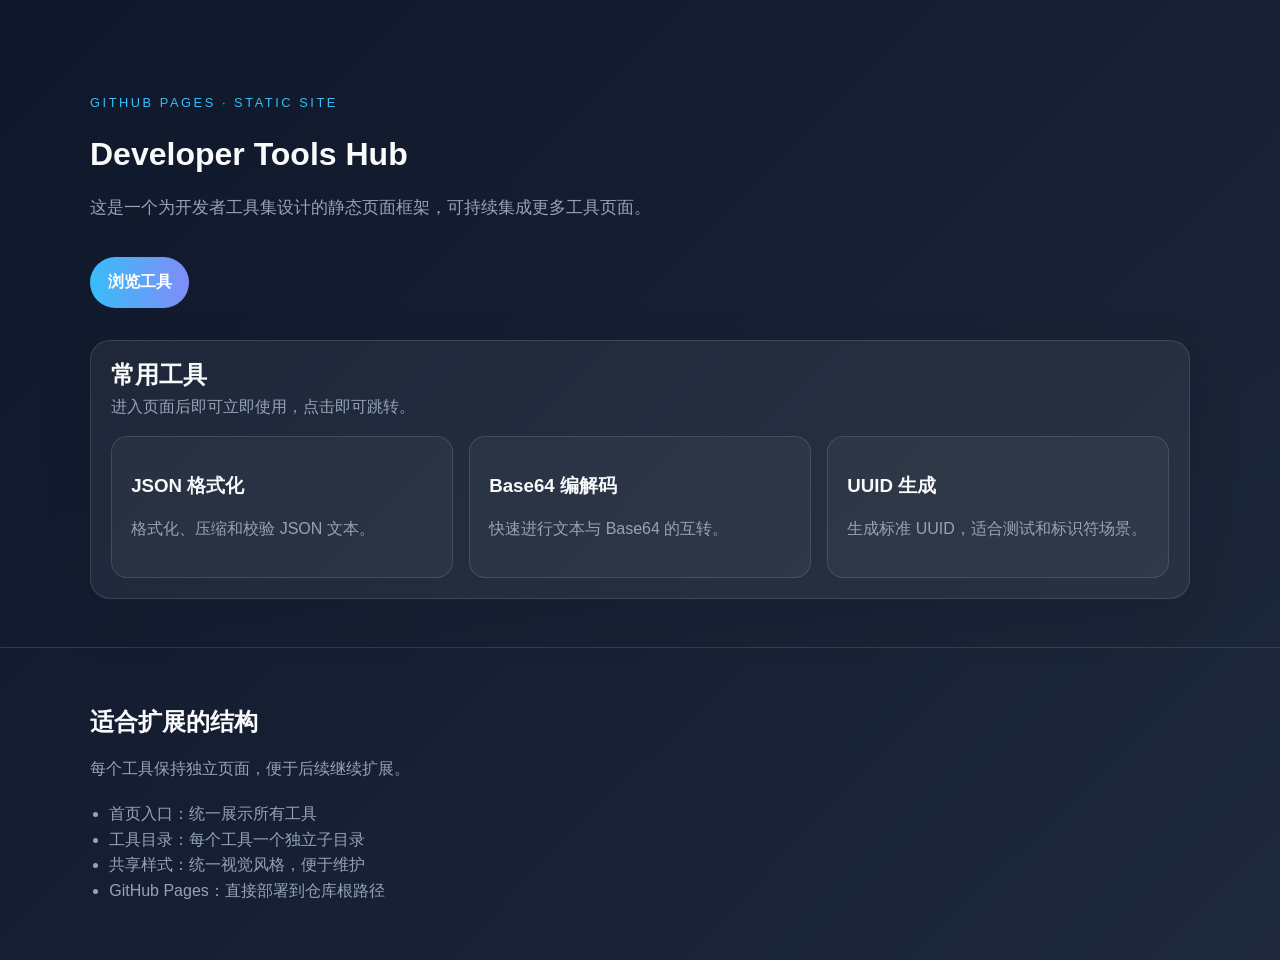
==== index.html @ 8b4531e1 "init dev tools" ====
<!DOCTYPE html>
<html lang="zh-CN">
  <head>
    <meta charset="UTF-8" />
    <meta name="viewport" content="width=device-width, initial-scale=1.0" />
    <title>Developer Tools Hub</title>
    <meta
      name="description"
      content="一个适合部署到 GitHub Pages 的开发者工具集静态页面入口"
    />
    <link rel="stylesheet" href="./styles.css" />
  </head>
  <body>
    <header class="hero">
      <div class="container">
        <p class="eyebrow">GitHub Pages · Static Site</p>
        <h1>Developer Tools Hub</h1>
        <p class="lead">
          这是一个为开发者工具集设计的静态页面框架，可持续集成更多工具页面。
        </p>

        <div class="hero-actions">
          <a class="button primary" href="#tools">浏览工具</a>
        </div>

        <section id="tools" class="quick-tools-panel" aria-label="常用工具入口">
          <div class="quick-tools-header">
            <h2>常用工具</h2>
            <p>进入页面后即可立即使用，点击即可跳转。</p>
          </div>

          <div class="card-grid quick-grid">
            <a class="card featured-card" href="./tools/json-formatter/">
              <h3>JSON 格式化</h3>
              <p>格式化、压缩和校验 JSON 文本。</p>
            </a>

            <a class="card featured-card" href="./tools/base64/">
              <h3>Base64 编解码</h3>
              <p>快速进行文本与 Base64 的互转。</p>
            </a>

            <a class="card featured-card" href="./tools/uuid/">
              <h3>UUID 生成</h3>
              <p>生成标准 UUID，适合测试和标识符场景。</p>
            </a>
          </div>
        </section>
      </div>
    </header>

    <main class="container">

      <section class="section">
        <div class="section-heading">
          <h2>适合扩展的结构</h2>
          <p>每个工具保持独立页面，便于后续继续扩展。</p>
        </div>
        <ul class="list">
          <li>首页入口：统一展示所有工具</li>
          <li>工具目录：每个工具一个独立子目录</li>
          <li>共享样式：统一视觉风格，便于维护</li>
          <li>GitHub Pages：直接部署到仓库根路径</li>
        </ul>
      </section>
    </main>
  </body>
</html>
---- styles.css ----
:root {
  color-scheme: light;
  --bg: #0f172a;
  --surface: #111827;
  --surface-2: #1f2937;
  --text: #f9fafb;
  --muted: #94a3b8;
  --accent: #38bdf8;
  --accent-2: #818cf8;
  --border: rgba(255, 255, 255, 0.12);
}

* {
  box-sizing: border-box;
}

body {
  margin: 0;
  font-family: Inter, -apple-system, BlinkMacSystemFont, "Segoe UI", sans-serif;
  background: linear-gradient(135deg, var(--bg), #1e293b);
  color: var(--text);
  line-height: 1.6;
}

.container {
  width: min(1100px, calc(100% - 2rem));
  margin: 0 auto;
}

.hero {
  padding: 5rem 0 3rem;
  border-bottom: 1px solid var(--border);
}

.eyebrow {
  text-transform: uppercase;
  letter-spacing: 0.2em;
  color: var(--accent);
  font-size: 0.8rem;
  margin-bottom: 0.7rem;
}

h1,
h2,
h3 {
  line-height: 1.2;
}

.lead {
  font-size: 1.05rem;
  color: var(--muted);
  max-width: 680px;
}

.button {
  display: inline-block;
  margin-top: 1rem;
  padding: 0.8rem 1.1rem;
  border-radius: 999px;
  text-decoration: none;
  font-weight: 600;
}

.button.primary {
  background: linear-gradient(90deg, var(--accent), var(--accent-2));
  color: #fff;
}

.hero-actions {
  margin-top: 1.2rem;
}

.quick-tools-panel {
  margin-top: 2rem;
  padding: 1.25rem;
  border: 1px solid var(--border);
  border-radius: 20px;
  background: rgba(255, 255, 255, 0.06);
  box-shadow: 0 18px 45px rgba(15, 23, 42, 0.25);
}

.quick-tools-header {
  margin-bottom: 1rem;
}

.quick-tools-header h2 {
  margin: 0 0 0.3rem;
}

.quick-tools-header p {
  margin: 0;
  color: var(--muted);
}

.quick-grid {
  grid-template-columns: repeat(auto-fit, minmax(220px, 1fr));
}

.featured-card {
  border-color: rgba(56, 189, 248, 0.4);
  background: linear-gradient(135deg, rgba(56, 189, 248, 0.16), rgba(129, 140, 248, 0.12));
}

.section {
  padding: 2.5rem 0;
}

.section-heading {
  margin-bottom: 1.2rem;
}

.section-heading p {
  color: var(--muted);
}

.card-grid {
  display: grid;
  grid-template-columns: repeat(auto-fit, minmax(220px, 1fr));
  gap: 1rem;
}

.card {
  display: block;
  padding: 1.2rem;
  border: 1px solid var(--border);
  border-radius: 16px;
  text-decoration: none;
  color: var(--text);
  background: rgba(255, 255, 255, 0.04);
  transition: transform 0.2s ease, border-color 0.2s ease;
}

.card:hover {
  transform: translateY(-2px);
  border-color: var(--accent);
}

.card p {
  color: var(--muted);
}

.list {
  color: var(--muted);
  padding-left: 1.2rem;
}

.tool-shell {
  max-width: 900px;
  margin: 2rem auto;
  padding: 1.5rem;
  border: 1px solid var(--border);
  border-radius: 18px;
  background: rgba(255, 255, 255, 0.04);
}

.tool-shell h1 {
  margin-top: 0;
}

textarea,
input,
button {
  font: inherit;
}

textarea {
  width: 100%;
  min-height: 180px;
  padding: 0.9rem;
  border-radius: 12px;
  border: 1px solid var(--border);
  background: var(--surface-2);
  color: var(--text);
  resize: vertical;
}

.toolbar {
  display: flex;
  flex-wrap: wrap;
  gap: 0.75rem;
  margin: 1rem 0;
}

button {
  border: 0;
  border-radius: 999px;
  padding: 0.75rem 1rem;
  cursor: pointer;
  background: linear-gradient(90deg, var(--accent), var(--accent-2));
  color: white;
}

.result {
  margin-top: 1rem;
  padding: 0.9rem;
  border-radius: 12px;
  background: var(--surface-2);
  white-space: pre-wrap;
  word-break: break-word;
}

.back-link {
  display: inline-block;
  margin-bottom: 1rem;
  color: var(--accent);
  text-decoration: none;
}
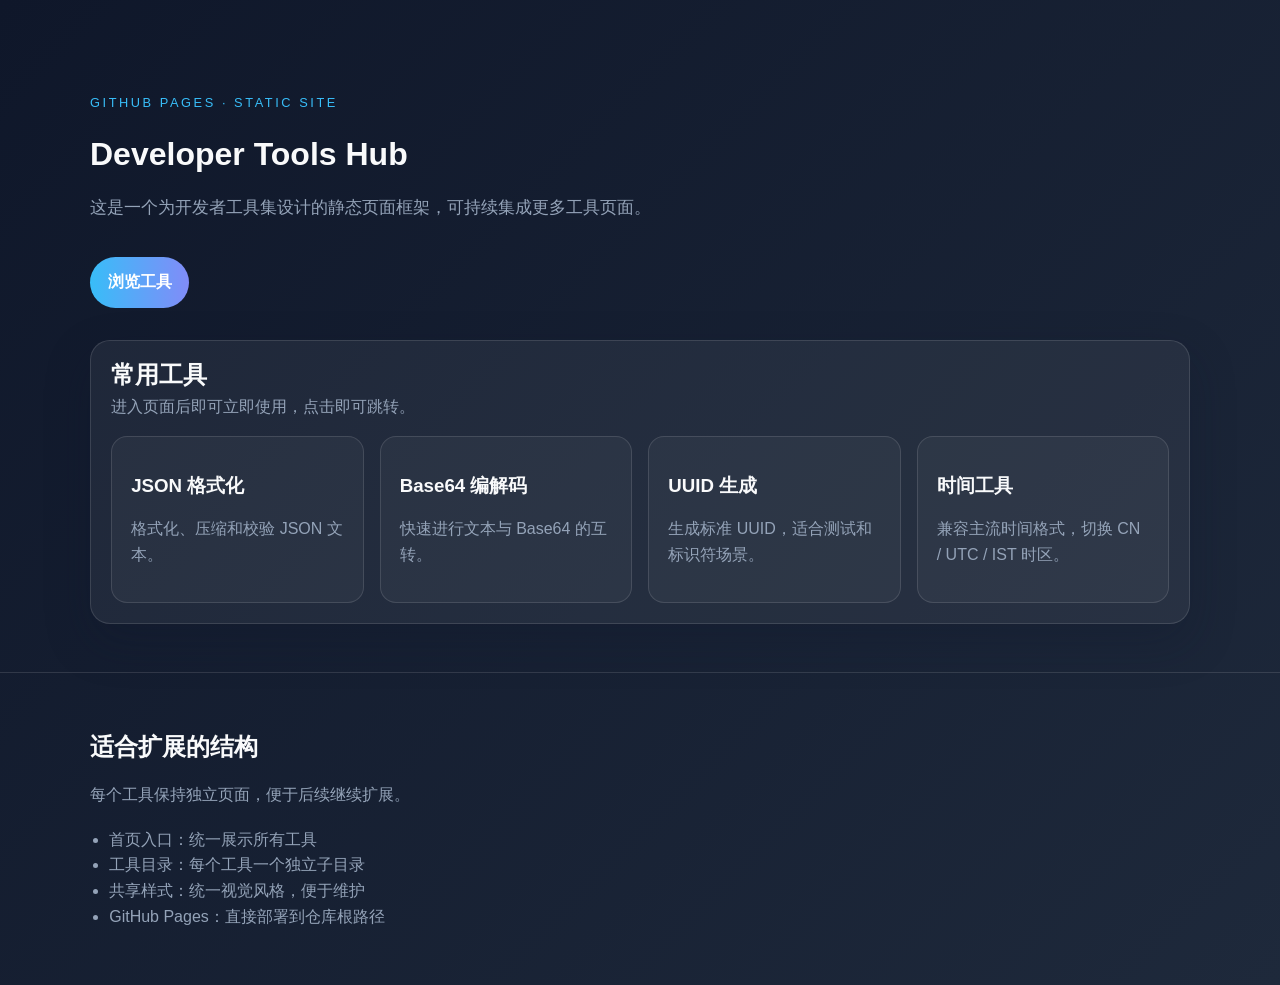
==== commit cf2bef98: "time tools update" ====
--- a/index.html
+++ b/index.html
@@ -44,6 +44,11 @@
               <h3>UUID 生成</h3>
               <p>生成标准 UUID，适合测试和标识符场景。</p>
             </a>
+
+            <a class="card featured-card" href="./tools/time-converter/">
+              <h3>时间工具</h3>
+              <p>兼容主流时间格式，切换 CN / UTC / IST 时区。</p>
+            </a>
           </div>
         </section>
       </div>
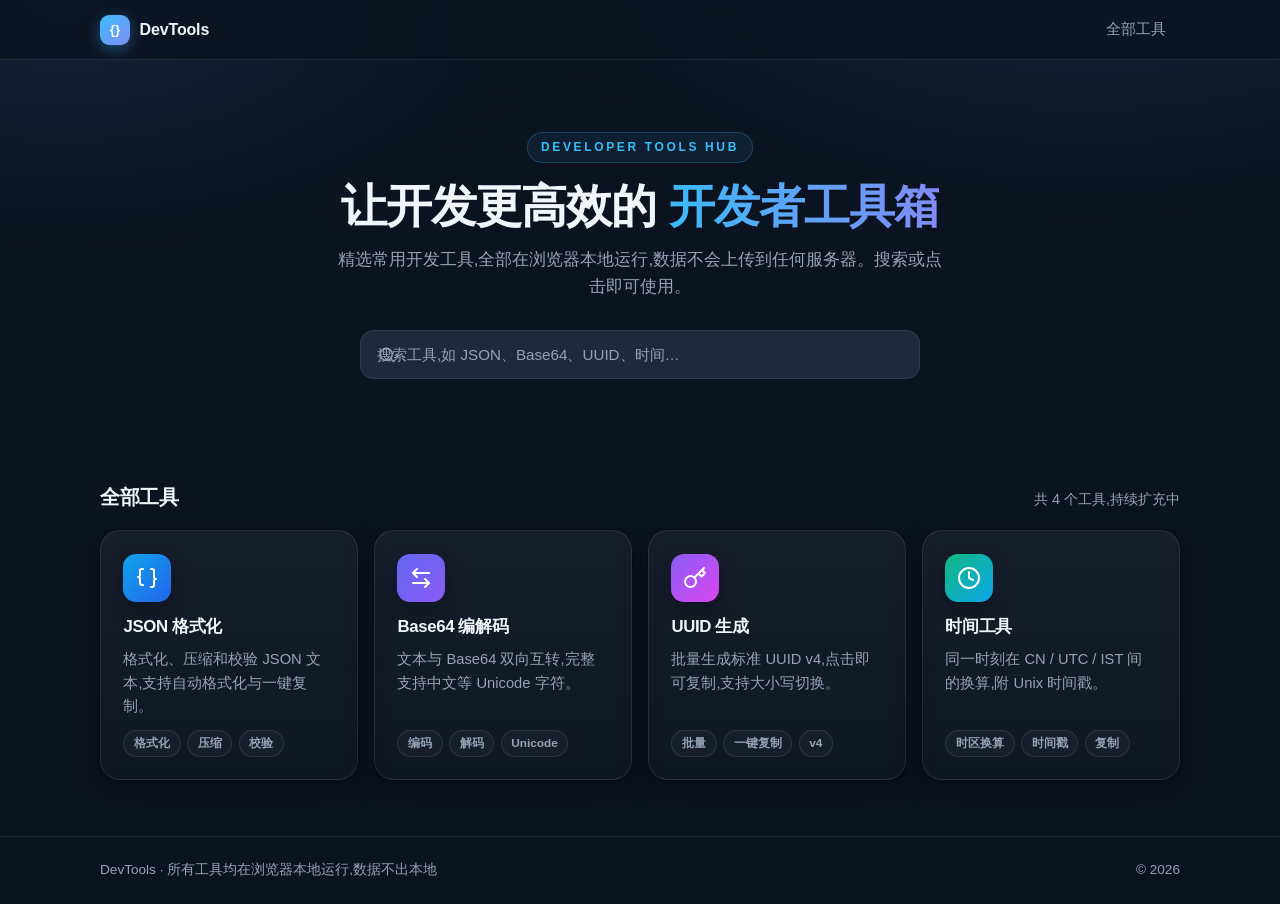
==== commit 7c70ee7b: "使用codex优化页面" ====
--- a/index.html
+++ b/index.html
@@ -3,71 +3,238 @@
   <head>
     <meta charset="UTF-8" />
     <meta name="viewport" content="width=device-width, initial-scale=1.0" />
-    <title>Developer Tools Hub</title>
+    <title>DevTools · 开发者工具箱</title>
     <meta
       name="description"
-      content="一个适合部署到 GitHub Pages 的开发者工具集静态页面入口"
+      content="精选常用开发者工具:JSON 格式化、Base64 编解码、UUID 生成、时间换算。纯本地运行,数据不出浏览器。"
     />
     <link rel="stylesheet" href="./styles.css" />
   </head>
   <body>
-    <header class="hero">
-      <div class="container">
-        <p class="eyebrow">GitHub Pages · Static Site</p>
-        <h1>Developer Tools Hub</h1>
-        <p class="lead">
-          这是一个为开发者工具集设计的静态页面框架，可持续集成更多工具页面。
-        </p>
-
-        <div class="hero-actions">
-          <a class="button primary" href="#tools">浏览工具</a>
-        </div>
-
-        <section id="tools" class="quick-tools-panel" aria-label="常用工具入口">
-          <div class="quick-tools-header">
-            <h2>常用工具</h2>
-            <p>进入页面后即可立即使用，点击即可跳转。</p>
-          </div>
-
-          <div class="card-grid quick-grid">
-            <a class="card featured-card" href="./tools/json-formatter/">
-              <h3>JSON 格式化</h3>
-              <p>格式化、压缩和校验 JSON 文本。</p>
-            </a>
-
-            <a class="card featured-card" href="./tools/base64/">
-              <h3>Base64 编解码</h3>
-              <p>快速进行文本与 Base64 的互转。</p>
-            </a>
-
-            <a class="card featured-card" href="./tools/uuid/">
-              <h3>UUID 生成</h3>
-              <p>生成标准 UUID，适合测试和标识符场景。</p>
-            </a>
-
-            <a class="card featured-card" href="./tools/time-converter/">
-              <h3>时间工具</h3>
-              <p>兼容主流时间格式，切换 CN / UTC / IST 时区。</p>
-            </a>
-          </div>
-        </section>
+    <header class="nav">
+      <div class="container nav-inner">
+        <a class="nav-brand" href="./">
+          <span class="nav-logo">{}</span>
+          <span>DevTools</span>
+        </a>
+        <a class="nav-link" href="#tools">全部工具</a>
       </div>
     </header>
 
+    <section class="hero">
+      <div class="container">
+        <p class="eyebrow">Developer Tools Hub</p>
+        <h1>让开发更高效的<span class="grad"> 开发者工具箱</span></h1>
+        <p class="lead">
+          精选常用开发工具,全部在浏览器本地运行,数据不会上传到任何服务器。搜索或点击即可使用。
+        </p>
+
+        <div class="search-wrap">
+          <svg
+            class="search-icon"
+            viewBox="0 0 24 24"
+            fill="none"
+            stroke="currentColor"
+            stroke-width="2"
+            stroke-linecap="round"
+            stroke-linejoin="round"
+            aria-hidden="true"
+          >
+            <circle cx="11" cy="11" r="8"></circle>
+            <path d="m21 21-4.3-4.3"></path>
+          </svg>
+          <input
+            id="toolSearch"
+            type="search"
+            placeholder="搜索工具,如 JSON、Base64、UUID、时间…"
+            autocomplete="off"
+            aria-label="搜索工具"
+          />
+        </div>
+        <p class="result-count" id="resultCount" aria-live="polite"></p>
+      </div>
+    </section>
+
     <main class="container">
-
-      <section class="section">
+      <section id="tools" class="tools-section">
         <div class="section-heading">
-          <h2>适合扩展的结构</h2>
-          <p>每个工具保持独立页面，便于后续继续扩展。</p>
-        </div>
-        <ul class="list">
-          <li>首页入口：统一展示所有工具</li>
-          <li>工具目录：每个工具一个独立子目录</li>
-          <li>共享样式：统一视觉风格，便于维护</li>
-          <li>GitHub Pages：直接部署到仓库根路径</li>
-        </ul>
+          <h2>全部工具</h2>
+          <p>共 <span id="toolTotal">4</span> 个工具,持续扩充中</p>
+        </div>
+
+        <div class="tool-grid" id="toolGrid">
+          <a
+            class="tool-card"
+            href="./tools/json-formatter/"
+            data-keywords="json 格式化 压缩 校验 美化 文本"
+          >
+            <span class="icon-tile tile-json" aria-hidden="true">
+              <svg
+                viewBox="0 0 24 24"
+                fill="none"
+                stroke="currentColor"
+                stroke-width="2"
+                stroke-linecap="round"
+                stroke-linejoin="round"
+              >
+                <path d="M8 3H7a2 2 0 0 0-2 2v4a2 2 0 0 1-2 2 2 2 0 0 1 2 2v4a2 2 0 0 0 2 2h1"></path>
+                <path d="M16 21h1a2 2 0 0 0 2-2v-4a2 2 0 0 1 2-2 2 2 0 0 1-2-2V5a2 2 0 0 0-2-2h-1"></path>
+              </svg>
+            </span>
+            <h3>JSON 格式化 <span class="arrow">→</span></h3>
+            <p>格式化、压缩和校验 JSON 文本,支持自动格式化与一键复制。</p>
+            <div class="card-meta">
+              <span>格式化</span>
+              <span>压缩</span>
+              <span>校验</span>
+            </div>
+          </a>
+
+          <a
+            class="tool-card"
+            href="./tools/base64/"
+            data-keywords="base64 编码 解码 加密 文本 转换"
+          >
+            <span class="icon-tile tile-base64" aria-hidden="true">
+              <svg
+                viewBox="0 0 24 24"
+                fill="none"
+                stroke="currentColor"
+                stroke-width="2"
+                stroke-linecap="round"
+                stroke-linejoin="round"
+              >
+                <path d="M8 3 4 7l4 4"></path>
+                <path d="M4 7h16"></path>
+                <path d="m16 21 4-4-4-4"></path>
+                <path d="M20 17H4"></path>
+              </svg>
+            </span>
+            <h3>Base64 编解码 <span class="arrow">→</span></h3>
+            <p>文本与 Base64 双向互转,完整支持中文等 Unicode 字符。</p>
+            <div class="card-meta">
+              <span>编码</span>
+              <span>解码</span>
+              <span>Unicode</span>
+            </div>
+          </a>
+
+          <a
+            class="tool-card"
+            href="./tools/uuid/"
+            data-keywords="uuid guid 生成 随机 id 标识符 v4"
+          >
+            <span class="icon-tile tile-uuid" aria-hidden="true">
+              <svg
+                viewBox="0 0 24 24"
+                fill="none"
+                stroke="currentColor"
+                stroke-width="2"
+                stroke-linecap="round"
+                stroke-linejoin="round"
+              >
+                <path d="m21 2-2 2m-7.61 7.61a5.5 5.5 0 1 1-7.778 7.778 5.5 5.5 0 0 1 7.777-7.777zm0 0L15.5 7.5m0 0 3 3L22 7l-3-3m-3.5 3.5L19 4"></path>
+              </svg>
+            </span>
+            <h3>UUID 生成 <span class="arrow">→</span></h3>
+            <p>批量生成标准 UUID v4,点击即可复制,支持大小写切换。</p>
+            <div class="card-meta">
+              <span>批量</span>
+              <span>一键复制</span>
+              <span>v4</span>
+            </div>
+          </a>
+
+          <a
+            class="tool-card"
+            href="./tools/time-converter/"
+            data-keywords="时间 时区 转换 cn utc ist 换算 时间戳"
+          >
+            <span class="icon-tile tile-time" aria-hidden="true">
+              <svg
+                viewBox="0 0 24 24"
+                fill="none"
+                stroke="currentColor"
+                stroke-width="2"
+                stroke-linecap="round"
+                stroke-linejoin="round"
+              >
+                <circle cx="12" cy="12" r="10"></circle>
+                <polyline points="12 6 12 12 16 14"></polyline>
+              </svg>
+            </span>
+            <h3>时间工具 <span class="arrow">→</span></h3>
+            <p>同一时刻在 CN / UTC / IST 间的换算,附 Unix 时间戳。</p>
+            <div class="card-meta">
+              <span>时区换算</span>
+              <span>时间戳</span>
+              <span>复制</span>
+            </div>
+          </a>
+        </div>
+
+        <div class="empty-state hidden" id="emptyState">
+          没有匹配的工具,试试其他关键词
+        </div>
       </section>
     </main>
+
+    <footer class="footer">
+      <div class="container footer-inner">
+        <span>DevTools · 所有工具均在浏览器本地运行,数据不出本地</span>
+        <span>© 2026</span>
+      </div>
+    </footer>
+
+    <script>
+      const searchInput = document.getElementById('toolSearch');
+      const toolCards = Array.from(document.querySelectorAll('.tool-card'));
+      const emptyState = document.getElementById('emptyState');
+      const resultCount = document.getElementById('resultCount');
+      const toolTotal = document.getElementById('toolTotal');
+
+      toolTotal.textContent = String(toolCards.length);
+
+      function updateResultCount(visibleCount) {
+        if (searchInput.value.trim()) {
+          resultCount.textContent = '找到 ' + visibleCount + ' 个工具';
+        } else {
+          resultCount.textContent = '';
+        }
+      }
+
+      function filterTools() {
+        const keyword = searchInput.value.trim().toLowerCase();
+        let visible = 0;
+
+        toolCards.forEach((card) => {
+          const haystack =
+            (card.dataset.keywords || '') + ' ' + card.textContent.toLowerCase();
+          const match = !keyword || haystack.includes(keyword);
+          card.classList.toggle('hidden', !match);
+          if (match) visible += 1;
+        });
+
+        emptyState.classList.toggle('hidden', visible > 0);
+        updateResultCount(visible);
+      }
+
+      searchInput.addEventListener('input', filterTools);
+
+      document.addEventListener('keydown', (event) => {
+        if (
+          event.key === '/' &&
+          !['INPUT', 'TEXTAREA'].includes(document.activeElement.tagName)
+        ) {
+          event.preventDefault();
+          searchInput.focus();
+        }
+        if (event.key === 'Escape' && document.activeElement === searchInput) {
+          searchInput.value = '';
+          filterTools();
+          searchInput.blur();
+        }
+      });
+    </script>
   </body>
 </html>
--- a/styles.css
+++ b/styles.css
@@ -1,207 +1,913 @@
 :root {
-  color-scheme: light;
-  --bg: #0f172a;
-  --surface: #111827;
-  --surface-2: #1f2937;
-  --text: #f9fafb;
+  color-scheme: dark;
+  --bg: #0b1220;
+  --surface: #0f172a;
+  --surface-2: #1e293b;
+  --surface-3: #26344d;
+  --text: #f1f5f9;
   --muted: #94a3b8;
   --accent: #38bdf8;
   --accent-2: #818cf8;
-  --border: rgba(255, 255, 255, 0.12);
+  --success: #34d399;
+  --danger: #f87171;
+  --warning: #fbbf24;
+  --border: rgba(148, 163, 184, 0.16);
+  --border-strong: rgba(148, 163, 184, 0.32);
+  --radius-sm: 8px;
+  --radius: 14px;
+  --radius-lg: 20px;
+  --radius-full: 999px;
+  --shadow-card: 0 1px 2px rgba(2, 6, 23, 0.4), 0 10px 28px rgba(2, 6, 23, 0.32);
+  --shadow-pop: 0 18px 44px rgba(2, 6, 23, 0.5);
+  --font-sans: Inter, -apple-system, BlinkMacSystemFont, "Segoe UI",
+    "PingFang SC", "Hiragino Sans GB", "Microsoft YaHei", sans-serif;
+  --font-mono: ui-monospace, SFMono-Regular, Menlo, Consolas,
+    "Liberation Mono", monospace;
+  --nav-h: 60px;
 }
 
 * {
   box-sizing: border-box;
 }
 
+html {
+  scroll-behavior: smooth;
+}
+
 body {
   margin: 0;
-  font-family: Inter, -apple-system, BlinkMacSystemFont, "Segoe UI", sans-serif;
-  background: linear-gradient(135deg, var(--bg), #1e293b);
+  min-height: 100vh;
+  display: flex;
+  flex-direction: column;
+  font-family: var(--font-sans);
+  background:
+    radial-gradient(1000px 520px at 85% -10%, rgba(56, 189, 248, 0.13), transparent 60%),
+    radial-gradient(820px 420px at 5% 0%, rgba(129, 140, 248, 0.11), transparent 60%),
+    var(--bg);
   color: var(--text);
   line-height: 1.6;
+  -webkit-font-smoothing: antialiased;
+}
+
+::selection {
+  background: rgba(56, 189, 248, 0.28);
+}
+
+::-webkit-scrollbar {
+  width: 10px;
+  height: 10px;
+}
+
+::-webkit-scrollbar-thumb {
+  background: var(--surface-3);
+  border-radius: 999px;
+  border: 2px solid var(--bg);
+}
+
+::-webkit-scrollbar-track {
+  background: transparent;
 }
 
 .container {
-  width: min(1100px, calc(100% - 2rem));
+  width: min(1080px, calc(100% - 2.5rem));
   margin: 0 auto;
 }
 
+/* ---------- Nav ---------- */
+
+.nav {
+  position: sticky;
+  top: 0;
+  z-index: 50;
+  height: var(--nav-h);
+  background: rgba(11, 18, 32, 0.72);
+  backdrop-filter: blur(14px);
+  -webkit-backdrop-filter: blur(14px);
+  border-bottom: 1px solid var(--border);
+}
+
+.nav-inner {
+  height: var(--nav-h);
+  display: flex;
+  align-items: center;
+  justify-content: space-between;
+  gap: 1rem;
+}
+
+.nav-brand {
+  display: inline-flex;
+  align-items: center;
+  gap: 0.6rem;
+  color: var(--text);
+  text-decoration: none;
+  font-weight: 700;
+  font-size: 1rem;
+  letter-spacing: -0.01em;
+}
+
+.nav-logo {
+  width: 30px;
+  height: 30px;
+  display: grid;
+  place-items: center;
+  border-radius: 9px;
+  background: linear-gradient(135deg, var(--accent), var(--accent-2));
+  color: #fff;
+  font-size: 0.85rem;
+  font-weight: 800;
+  box-shadow: 0 4px 14px rgba(56, 189, 248, 0.35);
+}
+
+.nav-link {
+  color: var(--muted);
+  text-decoration: none;
+  font-size: 0.92rem;
+  font-weight: 500;
+  padding: 0.45rem 0.85rem;
+  border-radius: var(--radius-full);
+  transition: color 0.15s ease, background 0.15s ease;
+}
+
+.nav-link:hover {
+  color: var(--text);
+  background: rgba(255, 255, 255, 0.06);
+}
+
+/* ---------- Hero ---------- */
+
 .hero {
-  padding: 5rem 0 3rem;
-  border-bottom: 1px solid var(--border);
+  padding: 4.5rem 0 2.5rem;
+  text-align: center;
 }
 
 .eyebrow {
+  display: inline-block;
   text-transform: uppercase;
-  letter-spacing: 0.2em;
+  letter-spacing: 0.22em;
   color: var(--accent);
-  font-size: 0.8rem;
-  margin-bottom: 0.7rem;
+  font-size: 0.75rem;
+  font-weight: 600;
+  margin: 0 0 1rem;
+  padding: 0.3rem 0.8rem;
+  border: 1px solid rgba(56, 189, 248, 0.25);
+  border-radius: var(--radius-full);
+  background: rgba(56, 189, 248, 0.08);
 }
 
 h1,
 h2,
 h3 {
   line-height: 1.2;
+  letter-spacing: -0.02em;
+}
+
+.hero h1 {
+  margin: 0 0 0.8rem;
+  font-size: clamp(1.9rem, 4.6vw, 2.9rem);
+}
+
+.hero h1 .grad {
+  background: linear-gradient(90deg, var(--accent), var(--accent-2));
+  -webkit-background-clip: text;
+  background-clip: text;
+  color: transparent;
 }
 
 .lead {
   font-size: 1.05rem;
   color: var(--muted);
-  max-width: 680px;
-}
-
-.button {
-  display: inline-block;
-  margin-top: 1rem;
-  padding: 0.8rem 1.1rem;
-  border-radius: 999px;
+  max-width: 620px;
+  margin: 0 auto 1.8rem;
+}
+
+.search-wrap {
+  position: relative;
+  max-width: 560px;
+  margin: 0 auto;
+}
+
+.search-wrap .search-icon {
+  position: absolute;
+  left: 1.1rem;
+  top: 50%;
+  transform: translateY(-50%);
+  width: 18px;
+  height: 18px;
+  color: var(--muted);
+  pointer-events: none;
+}
+
+.search-wrap input {
+  width: 100%;
+  height: 3.1rem;
+  padding: 0 1.2rem 0 2.9rem;
+  border-radius: var(--radius-full);
+  border: 1px solid var(--border);
+  background: rgba(30, 41, 59, 0.7);
+  color: var(--text);
+  font-size: 0.95rem;
+  transition: border-color 0.15s ease, box-shadow 0.15s ease, background 0.15s ease;
+}
+
+.search-wrap input::placeholder {
+  color: var(--muted);
+}
+
+.result-count {
+  min-height: 1.4rem;
+  margin: 0.7rem 0 0;
+  font-size: 0.85rem;
+  color: var(--muted);
+}
+
+/* ---------- Buttons ---------- */
+
+.btn {
+  display: inline-flex;
+  align-items: center;
+  justify-content: center;
+  gap: 0.45rem;
+  font: inherit;
+  font-size: 0.92rem;
+  font-weight: 600;
+  border: 1px solid transparent;
+  border-radius: var(--radius-full);
+  padding: 0.68rem 1.1rem;
+  cursor: pointer;
+  color: var(--text);
   text-decoration: none;
-  font-weight: 600;
-}
-
-.button.primary {
+  transition: transform 0.15s ease, filter 0.15s ease, background 0.15s ease,
+    border-color 0.15s ease, box-shadow 0.15s ease, color 0.15s ease;
+  white-space: nowrap;
+}
+
+.btn:active {
+  transform: translateY(0);
+}
+
+.btn.primary {
   background: linear-gradient(90deg, var(--accent), var(--accent-2));
   color: #fff;
-}
-
-.hero-actions {
-  margin-top: 1.2rem;
-}
-
-.quick-tools-panel {
-  margin-top: 2rem;
-  padding: 1.25rem;
-  border: 1px solid var(--border);
-  border-radius: 20px;
-  background: rgba(255, 255, 255, 0.06);
-  box-shadow: 0 18px 45px rgba(15, 23, 42, 0.25);
-}
-
-.quick-tools-header {
-  margin-bottom: 1rem;
-}
-
-.quick-tools-header h2 {
-  margin: 0 0 0.3rem;
-}
-
-.quick-tools-header p {
-  margin: 0;
-  color: var(--muted);
-}
-
-.quick-grid {
-  grid-template-columns: repeat(auto-fit, minmax(220px, 1fr));
-}
-
-.featured-card {
-  border-color: rgba(56, 189, 248, 0.4);
-  background: linear-gradient(135deg, rgba(56, 189, 248, 0.16), rgba(129, 140, 248, 0.12));
-}
-
-.section {
-  padding: 2.5rem 0;
-}
-
-.section-heading {
-  margin-bottom: 1.2rem;
-}
-
-.section-heading p {
-  color: var(--muted);
-}
-
-.card-grid {
-  display: grid;
-  grid-template-columns: repeat(auto-fit, minmax(220px, 1fr));
-  gap: 1rem;
-}
-
-.card {
-  display: block;
-  padding: 1.2rem;
-  border: 1px solid var(--border);
-  border-radius: 16px;
-  text-decoration: none;
-  color: var(--text);
-  background: rgba(255, 255, 255, 0.04);
-  transition: transform 0.2s ease, border-color 0.2s ease;
-}
-
-.card:hover {
-  transform: translateY(-2px);
-  border-color: var(--accent);
-}
-
-.card p {
-  color: var(--muted);
-}
-
-.list {
-  color: var(--muted);
-  padding-left: 1.2rem;
-}
-
-.tool-shell {
-  max-width: 900px;
-  margin: 2rem auto;
-  padding: 1.5rem;
-  border: 1px solid var(--border);
-  border-radius: 18px;
-  background: rgba(255, 255, 255, 0.04);
-}
-
-.tool-shell h1 {
-  margin-top: 0;
-}
+  box-shadow: 0 6px 18px rgba(56, 189, 248, 0.22);
+}
+
+.btn.primary:hover {
+  filter: brightness(1.08);
+  transform: translateY(-1px);
+  box-shadow: 0 8px 24px rgba(56, 189, 248, 0.3);
+}
+
+.btn.ghost {
+  background: transparent;
+  border-color: var(--border);
+}
+
+.btn.ghost:hover {
+  background: rgba(255, 255, 255, 0.05);
+  border-color: var(--border-strong);
+  transform: translateY(-1px);
+}
+
+.btn.danger:hover {
+  color: var(--danger);
+  border-color: rgba(248, 113, 113, 0.45);
+  background: rgba(248, 113, 113, 0.06);
+}
+
+.btn svg {
+  width: 16px;
+  height: 16px;
+}
+
+.toolbar {
+  display: flex;
+  flex-wrap: wrap;
+  gap: 0.6rem;
+  margin: 1.1rem 0;
+}
+
+/* ---------- Inputs ---------- */
 
 textarea,
-input,
-button {
+input {
   font: inherit;
+  color: var(--text);
 }
 
 textarea {
   width: 100%;
-  min-height: 180px;
-  padding: 0.9rem;
-  border-radius: 12px;
+  min-height: 220px;
+  padding: 0.9rem 1rem;
+  border-radius: var(--radius);
   border: 1px solid var(--border);
   background: var(--surface-2);
   color: var(--text);
   resize: vertical;
-}
-
-.toolbar {
+  font-family: var(--font-mono);
+  font-size: 0.9rem;
+  line-height: 1.55;
+  transition: border-color 0.15s ease, box-shadow 0.15s ease, background 0.15s ease;
+}
+
+input[type="text"],
+input[type="search"] {
+  padding: 0.85rem 1rem;
+  border-radius: var(--radius);
+  border: 1px solid var(--border);
+  background: var(--surface-2);
+  transition: border-color 0.15s ease, box-shadow 0.15s ease;
+}
+
+textarea:focus,
+input:focus {
+  outline: none;
+  border-color: rgba(56, 189, 248, 0.6);
+  box-shadow: 0 0 0 3px rgba(56, 189, 248, 0.15);
+}
+
+.field-label {
+  display: flex;
+  align-items: baseline;
+  justify-content: space-between;
+  gap: 1rem;
+  margin-bottom: 0.45rem;
+  font-size: 0.85rem;
+  font-weight: 600;
+  color: var(--muted);
+}
+
+.field-label .hint {
+  font-weight: 400;
+  font-size: 0.8rem;
+  opacity: 0.8;
+}
+
+.option-row {
   display: flex;
   flex-wrap: wrap;
-  gap: 0.75rem;
-  margin: 1rem 0;
-}
-
-button {
+  align-items: center;
+  gap: 0.8rem;
+  margin: 0.9rem 0;
+}
+
+.option-row .option-label {
+  font-size: 0.85rem;
+  color: var(--muted);
+  font-weight: 600;
+}
+
+.checkbox-label {
+  display: inline-flex;
+  align-items: center;
+  gap: 0.45rem;
+  font-size: 0.88rem;
+  color: var(--text);
+  cursor: pointer;
+  user-select: none;
+}
+
+.checkbox-label input {
+  width: 16px;
+  height: 16px;
+  margin: 0;
+  accent-color: var(--accent);
+  cursor: pointer;
+}
+
+/* ---------- Segmented control ---------- */
+
+.segmented {
+  display: inline-flex;
+  gap: 2px;
+  padding: 3px;
+  border: 1px solid var(--border);
+  border-radius: var(--radius-full);
+  background: var(--surface-2);
+}
+
+.seg {
   border: 0;
-  border-radius: 999px;
-  padding: 0.75rem 1rem;
+  background: transparent;
+  color: var(--muted);
+  font: inherit;
+  font-size: 0.85rem;
+  font-weight: 600;
+  padding: 0.4rem 0.9rem;
+  border-radius: var(--radius-full);
   cursor: pointer;
-  background: linear-gradient(90deg, var(--accent), var(--accent-2));
-  color: white;
-}
-
-.result {
-  margin-top: 1rem;
-  padding: 0.9rem;
-  border-radius: 12px;
-  background: var(--surface-2);
+  transition: background 0.15s ease, color 0.15s ease, box-shadow 0.15s ease;
+}
+
+.seg:hover {
+  color: var(--text);
+}
+
+.seg.active {
+  background: var(--surface-3);
+  color: var(--text);
+  box-shadow: 0 2px 8px rgba(2, 6, 23, 0.4);
+}
+
+/* ---------- Tool shell ---------- */
+
+.tool-shell {
+  max-width: 920px;
+  margin: 2.2rem auto 3.5rem;
+  padding: 1.7rem;
+  border: 1px solid var(--border);
+  border-radius: var(--radius-lg);
+  background: rgba(255, 255, 255, 0.035);
+  box-shadow: var(--shadow-card);
+}
+
+.tool-head {
+  display: flex;
+  align-items: center;
+  gap: 1rem;
+  margin-bottom: 1.5rem;
+}
+
+.tool-head h1 {
+  margin: 0 0 0.15rem;
+  font-size: 1.45rem;
+}
+
+.tool-head p {
+  margin: 0;
+  color: var(--muted);
+  font-size: 0.95rem;
+}
+
+.icon-tile {
+  flex: none;
+  width: 48px;
+  height: 48px;
+  display: grid;
+  place-items: center;
+  border-radius: 13px;
+  color: #fff;
+  box-shadow: 0 6px 16px rgba(2, 6, 23, 0.35);
+}
+
+.icon-tile svg {
+  width: 24px;
+  height: 24px;
+}
+
+.tile-json {
+  background: linear-gradient(135deg, #0ea5e9, #2563eb);
+}
+
+.tile-base64 {
+  background: linear-gradient(135deg, #6366f1, #8b5cf6);
+}
+
+.tile-uuid {
+  background: linear-gradient(135deg, #8b5cf6, #d946ef);
+}
+
+.tile-time {
+  background: linear-gradient(135deg, #10b981, #0ea5e9);
+}
+
+/* ---------- Result panel ---------- */
+
+.result-panel {
+  margin-top: 1.1rem;
+  border: 1px solid var(--border);
+  border-radius: var(--radius);
+  background: rgba(255, 255, 255, 0.03);
+  overflow: hidden;
+}
+
+.result-head {
+  display: flex;
+  align-items: center;
+  gap: 0.6rem;
+  padding: 0.6rem 0.9rem;
+  border-bottom: 1px solid var(--border);
+  background: rgba(255, 255, 255, 0.03);
+}
+
+.result-title {
+  flex: 1;
+  font-size: 0.8rem;
+  font-weight: 700;
+  letter-spacing: 0.03em;
+  color: var(--muted);
+}
+
+.pill {
+  display: inline-block;
+  font-size: 0.74rem;
+  font-weight: 600;
+  padding: 0.16rem 0.62rem;
+  border-radius: var(--radius-full);
+  border: 1px solid var(--border);
+  color: var(--muted);
+  background: rgba(148, 163, 184, 0.08);
+}
+
+.pill.success {
+  color: #6ee7b7;
+  background: rgba(52, 211, 153, 0.1);
+  border-color: rgba(52, 211, 153, 0.32);
+}
+
+.pill.error {
+  color: #fca5a5;
+  background: rgba(248, 113, 113, 0.1);
+  border-color: rgba(248, 113, 113, 0.32);
+}
+
+.copy-btn {
+  display: inline-flex;
+  align-items: center;
+  gap: 0.35rem;
+  border: 1px solid var(--border);
+  background: transparent;
+  color: var(--muted);
+  font: inherit;
+  font-size: 0.8rem;
+  font-weight: 600;
+  padding: 0.32rem 0.75rem;
+  border-radius: var(--radius-full);
+  cursor: pointer;
+  transition: color 0.15s ease, border-color 0.15s ease, background 0.15s ease;
+}
+
+.copy-btn:hover {
+  color: var(--text);
+  border-color: rgba(56, 189, 248, 0.5);
+  background: rgba(56, 189, 248, 0.08);
+}
+
+.copy-btn svg {
+  width: 13px;
+  height: 13px;
+}
+
+.result-body {
+  padding: 1rem 1.1rem;
+  font-family: var(--font-mono);
+  font-size: 0.875rem;
+  line-height: 1.6;
   white-space: pre-wrap;
   word-break: break-word;
-}
-
-.back-link {
+  min-height: 64px;
+  max-height: 440px;
+  overflow: auto;
+}
+
+.result-body.error {
+  color: #fca5a5;
+}
+
+.result-body.empty {
+  color: var(--muted);
+  opacity: 0.7;
+}
+
+/* ---------- UUID list ---------- */
+
+.uuid-list {
+  padding: 1rem;
+}
+
+.uuid-item {
+  display: flex;
+  align-items: center;
+  justify-content: space-between;
+  gap: 0.8rem;
+  padding: 0.62rem 0.9rem;
+  margin-bottom: 0.5rem;
+  border: 1px solid var(--border);
+  border-radius: 10px;
+  background: rgba(255, 255, 255, 0.03);
+  font-family: var(--font-mono);
+  font-size: 0.88rem;
+  cursor: pointer;
+  transition: border-color 0.15s ease, background 0.15s ease, transform 0.15s ease;
+  user-select: all;
+}
+
+.uuid-item:last-child {
+  margin-bottom: 0;
+}
+
+.uuid-item:hover {
+  border-color: rgba(56, 189, 248, 0.5);
+  background: rgba(56, 189, 248, 0.06);
+  transform: translateY(-1px);
+}
+
+.uuid-item .uuid-index {
+  color: var(--muted);
+  font-size: 0.78rem;
+  min-width: 1.8em;
+  user-select: none;
+}
+
+.uuid-item .uuid-copy {
+  color: var(--muted);
+  display: inline-flex;
+  flex: none;
+}
+
+.uuid-item .uuid-copy svg {
+  width: 14px;
+  height: 14px;
+}
+
+/* ---------- Time tool ---------- */
+
+.zone-list {
+  display: grid;
+  grid-template-columns: repeat(auto-fit, minmax(200px, 1fr));
+  gap: 0.7rem;
+  margin-top: 0.9rem;
+}
+
+.zone-item {
+  display: flex;
+  flex-direction: column;
+  gap: 0.3rem;
+  padding: 0.9rem 1rem;
+  border-radius: 12px;
+  background: rgba(255, 255, 255, 0.04);
+  border: 1px solid var(--border);
+  font-family: var(--font-mono);
+  font-size: 0.9rem;
+  white-space: normal;
+  transition: all 0.2s ease;
+}
+
+.zone-item strong {
+  font-family: var(--font-sans);
+}
+
+.zone-item .zone-time {
+  word-break: break-all;
+}
+
+.zone-item.source {
+  background: rgba(255, 255, 255, 0.05);
+  border-color: var(--border-strong);
+}
+
+.zone-item.highlight {
+  background: linear-gradient(90deg, rgba(56, 189, 248, 0.22), rgba(129, 140, 248, 0.2));
+  border-color: rgba(56, 189, 248, 0.5);
+  box-shadow: 0 0 0 1px rgba(56, 189, 248, 0.2);
+}
+
+.zone-item.copyable {
+  cursor: pointer;
+}
+
+.zone-item.copyable:hover {
+  transform: translateY(-1px);
+}
+
+.time-meta {
+  margin-top: 0.9rem;
+  padding-top: 0.9rem;
+  border-top: 1px dashed var(--border);
+  color: var(--muted);
+  font-size: 0.85rem;
+  display: flex;
+  align-items: center;
+  flex-wrap: wrap;
+  gap: 0.6rem;
+  white-space: normal;
+}
+
+.time-meta #tsValue {
+  font-family: var(--font-mono);
+  font-size: 0.85rem;
+}
+
+/* ---------- Toast ---------- */
+
+.toast {
+  position: fixed;
+  left: 50%;
+  bottom: 1.6rem;
+  transform: translateX(-50%) translateY(8px);
+  padding: 0.65rem 1.1rem;
+  border-radius: var(--radius-full);
+  background: rgba(15, 23, 42, 0.96);
+  color: #fff;
+  border: 1px solid var(--border);
+  box-shadow: var(--shadow-pop);
+  font-size: 0.9rem;
+  z-index: 1000;
+  pointer-events: none;
+  opacity: 0;
+  transition: opacity 0.2s ease, transform 0.2s ease;
+}
+
+.toast.show {
+  opacity: 1;
+  transform: translateX(-50%) translateY(0);
+}
+
+/* ---------- Homepage grid ---------- */
+
+.tools-section {
+  padding: 2rem 0 3.5rem;
+}
+
+.section-heading {
+  display: flex;
+  align-items: baseline;
+  justify-content: space-between;
+  gap: 1rem;
+  margin-bottom: 1.2rem;
+}
+
+.section-heading h2 {
+  margin: 0;
+  font-size: 1.25rem;
+}
+
+.section-heading p {
+  margin: 0;
+  color: var(--muted);
+  font-size: 0.9rem;
+}
+
+.tool-grid {
+  display: grid;
+  grid-template-columns: repeat(auto-fill, minmax(255px, 1fr));
+  gap: 1rem;
+}
+
+.tool-card {
+  display: flex;
+  flex-direction: column;
+  gap: 0.7rem;
+  padding: 1.4rem;
+  border: 1px solid var(--border);
+  border-radius: var(--radius-lg);
+  background: linear-gradient(180deg, rgba(255, 255, 255, 0.05), rgba(255, 255, 255, 0.02));
+  text-decoration: none;
+  color: var(--text);
+  box-shadow: var(--shadow-card);
+  transition: transform 0.18s ease, border-color 0.18s ease, box-shadow 0.18s ease;
+}
+
+.tool-card:hover {
+  transform: translateY(-4px);
+  border-color: rgba(56, 189, 248, 0.45);
+  box-shadow: 0 14px 34px rgba(2, 6, 23, 0.45), 0 0 0 1px rgba(56, 189, 248, 0.12);
+}
+
+.tool-card:active {
+  transform: translateY(-1px);
+}
+
+.tool-card h3 {
+  display: flex;
+  align-items: center;
+  justify-content: space-between;
+  margin: 0.25rem 0 0;
+  font-size: 1.05rem;
+}
+
+.tool-card .arrow {
+  color: var(--accent);
+  opacity: 0;
+  transform: translateX(-5px);
+  transition: opacity 0.18s ease, transform 0.18s ease;
+}
+
+.tool-card:hover .arrow {
+  opacity: 1;
+  transform: translateX(0);
+}
+
+.tool-card p {
+  margin: 0;
+  color: var(--muted);
+  font-size: 0.92rem;
+  flex: 1;
+}
+
+.card-meta {
+  display: flex;
+  flex-wrap: wrap;
+  gap: 0.4rem;
+}
+
+.card-meta span {
+  font-size: 0.74rem;
+  font-weight: 600;
+  color: var(--muted);
+  padding: 0.18rem 0.6rem;
+  border-radius: var(--radius-full);
+  border: 1px solid var(--border);
+  background: rgba(255, 255, 255, 0.03);
+}
+
+.empty-state {
+  padding: 3.5rem 1rem;
+  text-align: center;
+  color: var(--muted);
+  border: 1px dashed var(--border);
+  border-radius: var(--radius-lg);
+}
+
+/* ---------- Footer ---------- */
+
+.footer {
+  margin-top: auto;
+  border-top: 1px solid var(--border);
+  padding: 1.4rem 0;
+  color: var(--muted);
+  font-size: 0.85rem;
+}
+
+.footer-inner {
+  display: flex;
+  flex-wrap: wrap;
+  align-items: center;
+  justify-content: space-between;
+  gap: 0.5rem;
+}
+
+/* ---------- Utilities ---------- */
+
+.hidden {
+  display: none !important;
+}
+
+.kbd {
   display: inline-block;
-  margin-bottom: 1rem;
-  color: var(--accent);
-  text-decoration: none;
-}
+  font-family: var(--font-mono);
+  font-size: 0.75rem;
+  color: var(--muted);
+  border: 1px solid var(--border);
+  border-bottom-width: 2px;
+  border-radius: 6px;
+  padding: 0.06rem 0.42rem;
+  background: rgba(255, 255, 255, 0.04);
+}
+
+.muted {
+  color: var(--muted);
+}
+
+a:focus-visible,
+button:focus-visible,
+input:focus-visible,
+textarea:focus-visible {
+  outline: 2px solid var(--accent);
+  outline-offset: 2px;
+}
+
+/* ---------- Responsive ---------- */
+
+@media (max-width: 640px) {
+  .hero {
+    padding: 3.2rem 0 1.8rem;
+  }
+
+  .tool-shell {
+    margin: 1.4rem auto 2.5rem;
+    padding: 1.2rem;
+  }
+
+  .tool-head {
+    align-items: flex-start;
+  }
+
+  .tool-head h1 {
+    font-size: 1.25rem;
+  }
+
+  .tool-grid {
+    grid-template-columns: 1fr;
+  }
+
+  .section-heading {
+    flex-direction: column;
+    gap: 0.2rem;
+  }
+
+  .field-label {
+    flex-direction: column;
+    gap: 0.1rem;
+  }
+}
+
+@media (prefers-reduced-motion: reduce) {
+  *,
+  *::before,
+  *::after {
+    animation-duration: 0.01ms !important;
+    animation-iteration-count: 1 !important;
+    transition-duration: 0.01ms !important;
+    scroll-behavior: auto !important;
+  }
+}
